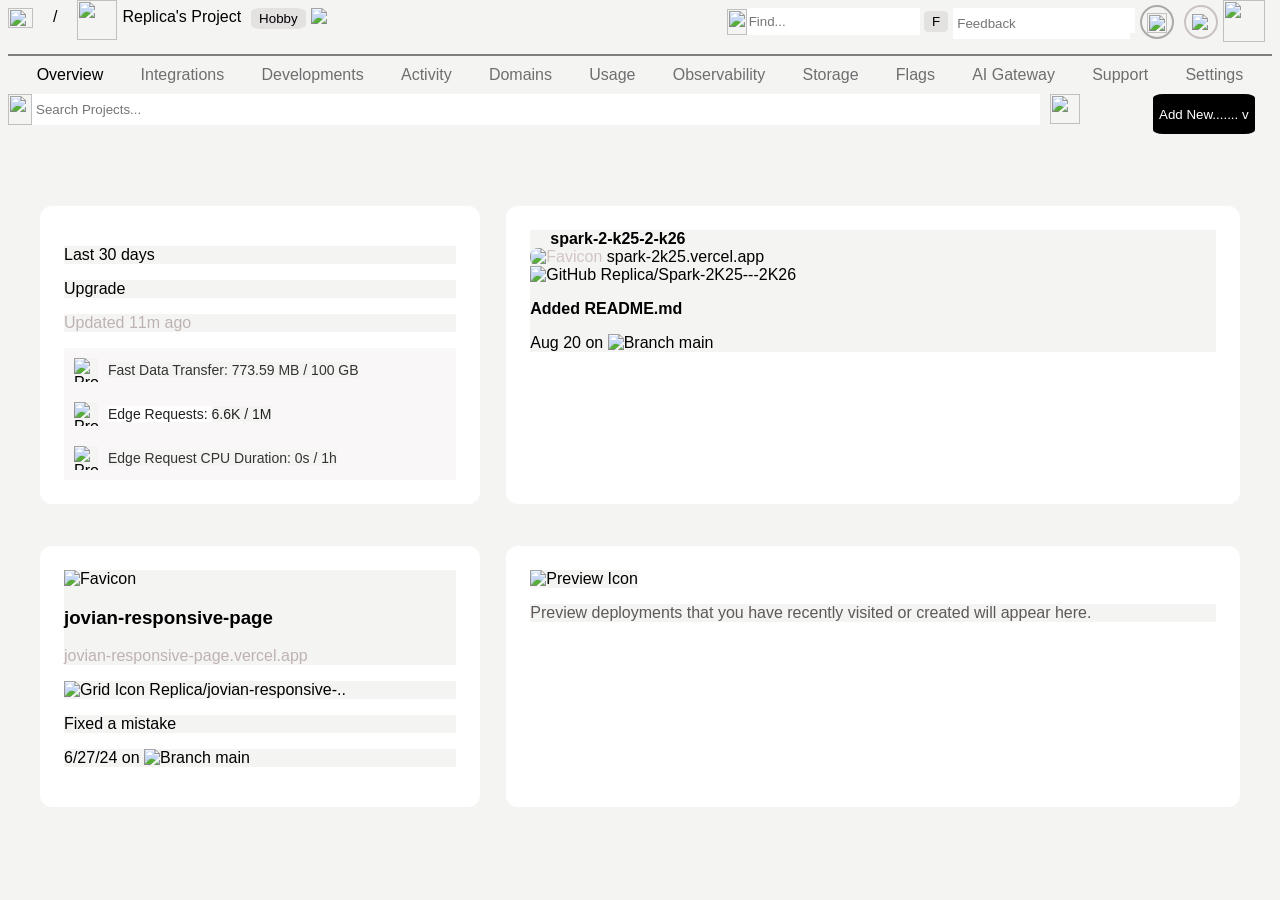
==== index.html @ c162f89b "readme for amazon home page clone" ====
<!DOCTYPE html>
<html lang="en">
<head>
    <meta charset="UTF-8">
    <meta name="viewport" content="width=device-width, initial-scale=1.0">
    <title>Replica's project</title>
    <link rel="stylesheet" href="style.css">
</head>
<header>
<div id="navbar" >
<div id="star">
    <img src="hii.svg" height="20px" width="25px">
</div>
<div id="slash">
    /
</div>
<div id="purplecircle">
    <img src="just make the dot bi.png" height="40px" width="40px">
</div>
<div id="heading">
    Replica's Project
</div>
<div >
<button id="hobby"> Hobby</button>
</div>
<div id="updownarrow">
    <img src="up-down-arrow.svg">
</div>
<div id="blank">

</div>
<div class="findfeedback">
    <img id="searchicon" src="searchicon.png" style="height: 26px; width: 20px; margin-top: 1px;" >
  </div>
  <div id="findfeedback">
    <input type="text" id="find" placeholder="Find...">
  <button id="F" >F</button>
  </div>

<div id="feedback">
    <input id="feedback" placeholder="Feedback">
</div>
<div id="bellicon">
  <img src="bell-icon.svg" style="height:20px; width:20px; margin-bottom:-1px; margin-right:1px;">
</div>
<div id="book">
    <img src="book.svg" style="margin-right : 2px ">
</div>
<div id="blue">
    <img src="just make the dot bi.png" height="42px" width="42px" style="margin-left:5px;">
</div>
</div>
<hr color="grey">
<div class="bellownavbar">
<div id="overview" style="color: black; font: 600;">
    Overview
</div>
<div id="integrations">
    Integrations
</div>
<div id="developments">
    Developments
</div>
<div id="acitivity">
Activity
</div>
<div id="domains">
    Domains
</div>
<div id="usage">
    Usage
</div>
<div id="observability">
    Observability
</div>
<div id="storage">
    Storage
</div>
<div id="flags">
    Flags
</div>
<div id="aigateway">
    AI Gateway
</div>
<div id="support">
    Support
</div>
<div id="settings">
    Settings
</div>
</div>
</header>
<body>

<div class="thirdline">
    <div id="2searchicon">
        <img id="searchicon" src="searchicon.png" style="height: 31px; width: 24px; margin-top: 0px;" >
    </div>
    <div >
        <input id="search" placeholder="Search Projects...">
    </div>
    <div id="filtericon">
        <img src="filtericon.png" style="height: 30px;width: 30px; margin-left: 10px; margin-right: 10px;">
    </div>
    <div class="gridmenu">
        <div id="grid">
            <img src="grid-icon.svg" style="height: 17px;width: 17px; margin-left: 7px; margin-right: 7px; margin-top: 8px;">
        </div>
        <div id="menu">
            <img src="hamburger.svg" style="height: 17px;width: 17px; margin-left: 5px; margin-right: 5px; margin-top: 7px;">
        </div>
    </div>
    <button style="background-color: black; color: white; border-radius: 10%;border: transparent; margin-left: 5px;height: 40px;"> Add New....... v </button>
    

</div>
<div id="blank" style="height: 40px;">


</div>
<div class="container">

  <section class="b1">
    <p>Last 30 days</p>
    <div>Upgrade</div>
    <p class="light_color">Updated 11m ago</p>

    <div class="usage-properties">
      <div class="imgg">
        <img class="progress_circle" src="Progress-circle.png" alt="Progress Circle">
        <p>Fast Data Transfer: <span class="light">773.59 MB / 100 GB</span></p>
      </div>
      <div class="imgg1">
        <img class="progress_circle" src="Progress-circle.png" alt="Progress Circle">
        <p>Edge Requests: <span class="light">6.6K / 1M</span></p>
      </div>
      <div class="imgg">
        <img class="progress_circle" src="Progress-circle.png" alt="Progress Circle">
        <p>Edge Request CPU Duration: <span class="light">0s / 1h</span></p>
      </div>
    </div>
  </section>

  <section class="b2">
    <div>
      <h3 class="spark">spark-2-k25-2-k26</h3>
      <div><img class="shine" src="favicon1.svg" alt="Favicon"> spark-2k25.vercel.app</div>
      <div class="hobby"><img class="girl" src="github.svg" alt="GitHub"> Replica/Spark-2K25---2K26</div>
      <p><b>Added README.md</b></p>
      <p>Aug 20 on <img class="girl" src="branch.png" alt="Branch"> main</p>
    </div>
  </section>

  <section class="b3">
    <div>
      <img class="favi" src="favicon2.png" alt="Favicon">
      <h3>jovian-responsive-page</h3>
      <p class="light_color">jovian-responsive-page.vercel.app</p>
    </div>
    <div class="hobby"><img class="girl" src="grid-icon.svg" alt="Grid Icon"> Replica/jovian-responsive-..</div>
    <p>Fixed a mistake</p>
    <p>6/27/24 on <img class="girl" src="branch.png" alt="Branch"> main</p>
  </section>

  <section class="b4">
    <img class="eye" src="favicon4.png" alt="Preview Icon" style="height: 50px;">
    <p style="color: rgb(94, 88, 88);">
      Preview deployments that you have recently visited or created will appear here.
    </p>
  </section>

</div>
</body>
</html>
---- style.css ----
*{
    font-family: 'Inter', -apple-system, BlinkMacSystemFont, 'Segoe UI', Roboto, Oxygen, Ubuntu, Cantarell, 'Open Sans', 'Helvetica Neue', sans-serif;
   background-color: rgb(244, 245, 243);
}
    #navbar {
display: flex;

}
.bellownavbar{
    display: flex;
    justify-content: space-around;
    color: rgb(111, 110, 110);
}
.thirdline{
    display: flex;
    text-decoration: underline;
    
}
#search{
    width: 1000px;
    height:25px;
    background-color: white;
    border-color: transparent;
}
#find{
    border: transparent;
}

#blank{
    width: 400px;
}
    
#star{
    margin-right: 20px;
}
#slash{
    margin-right: 20px;
}
#purplecircle{
    margin-right: 5px;
    margin-top: -8px;
}
#heading{
    margin-right: 10px;
}
#hobby{
    background-color: rgb(228, 225, 225);
    border-radius: 20%;
    border-color: transparent;
  margin-right: 5px;
    font-family: 'Segoe UI', Tahoma, Geneva, Verdana, sans-serif;
}

#F{
    background-color: rgb(228, 225, 225);
    border-radius: 20%;
    border-color: transparent;
  margin-right: 5px;
    font-family: 'Segoe UI', Tahoma, Geneva, Verdana, sans-serif;
}
.bellownavbar{
    margin : 10px;
}
#bellicon {
  border: 2px solid rgb(173, 169, 169);
  border-radius: 50%;
  width: 30px;
  height: 30px;
  display: flex;
  justify-content: center;
  align-items: center;
  margin-right: 10px;
  margin-top: -3px;
}



#book{
    border: 2px solid rgb(202, 194, 194);
  border-radius: 50%;
  width: 30px;
  height: 30px;
  display: flex;
  justify-content: center;
  align-items: center;
  margin-top: -3px;
}

#blue{
    margin-top: -8px;
}
#feedback{
    margin-right: 5px;
    background-color: white;
    border-color: transparent;
    height: 25px;
}
.gridmenu{
    display: flex;
}
#find{
    background-color: white;
    height : 25px;

}
.container {
  display: grid;
  grid-template-columns: 1.2fr 2fr;
  grid-template-rows: auto auto;
  gap: 26px;
  margin: 32px;
}

@media (max-width: 768px) {
  .container {
    grid-template-columns: 1fr;
  }
}

.section {
  display: flex;
  flex-direction: column;
  gap: 24px;
}

.b1 {
  grid-column: 1 / 2;
  grid-row: 1 / 2;
  background: #fff;
  border-radius: 12px;
  padding: 24px;
  min-height: 220px;
}

.b2 {
  grid-column: 2 / 3;
  grid-row: 1 / 2;
  background: #fff;
  border-radius: 12px;
  padding: 24px;
  min-height: 220px;
}

.b3 {
  grid-column: 1 / 2;
  grid-row: 2 / 3;
  background: #fff;
  border-radius: 12px;
  padding: 24px;
  min-height: 100px;
  margin-top: 16px;
}

.b4 {
  grid-column: 2 / 3;
  grid-row: 2 / 3;
  background: #fff;
  border-radius: 12px;
  padding: 24px;
  min-height: 140px;
  margin-top: 16px;
}

.progress_circle {
  display: inline-flex;
  justify-content: center;
  height: 20px;
}

.project-search input {
  width: 100%;
  max-width: 1000px;
  padding: 10px 14px;
  border: 1px solid #ddd;
  border-radius: 8px;
  font-size: 14px;
  outline: none;
  background: #fafafa;
  color: #333;
}

.spark {
  font-size: 16px;
  font-weight: 600;
  margin: 0;
  margin-left: 20px;
}

.girl {
  height: 13px;
}

.shine {
  width: 40px;
  height: 40px;
  color: #d2c5c5;
  border-radius: 8px;
}

.light_color {
  font-weight: 100;
  color: #beb2b2;
}

.imgg,
.imgg1 {
  display: flex;
  align-items: center;
  gap: 10px;
  background-color: #f9f7f7;
  padding: 10px;
}

.imgg img,
.imgg1 img {
  width: 24px;
  height: 24px;
}

.imgg p {
  margin: 0;
  font-size: 14px;
  color: #333;
}

.imgg1 p {
  margin: 0;
  font-size: 14px;
  color: #222;
  background-color: #fff;
}
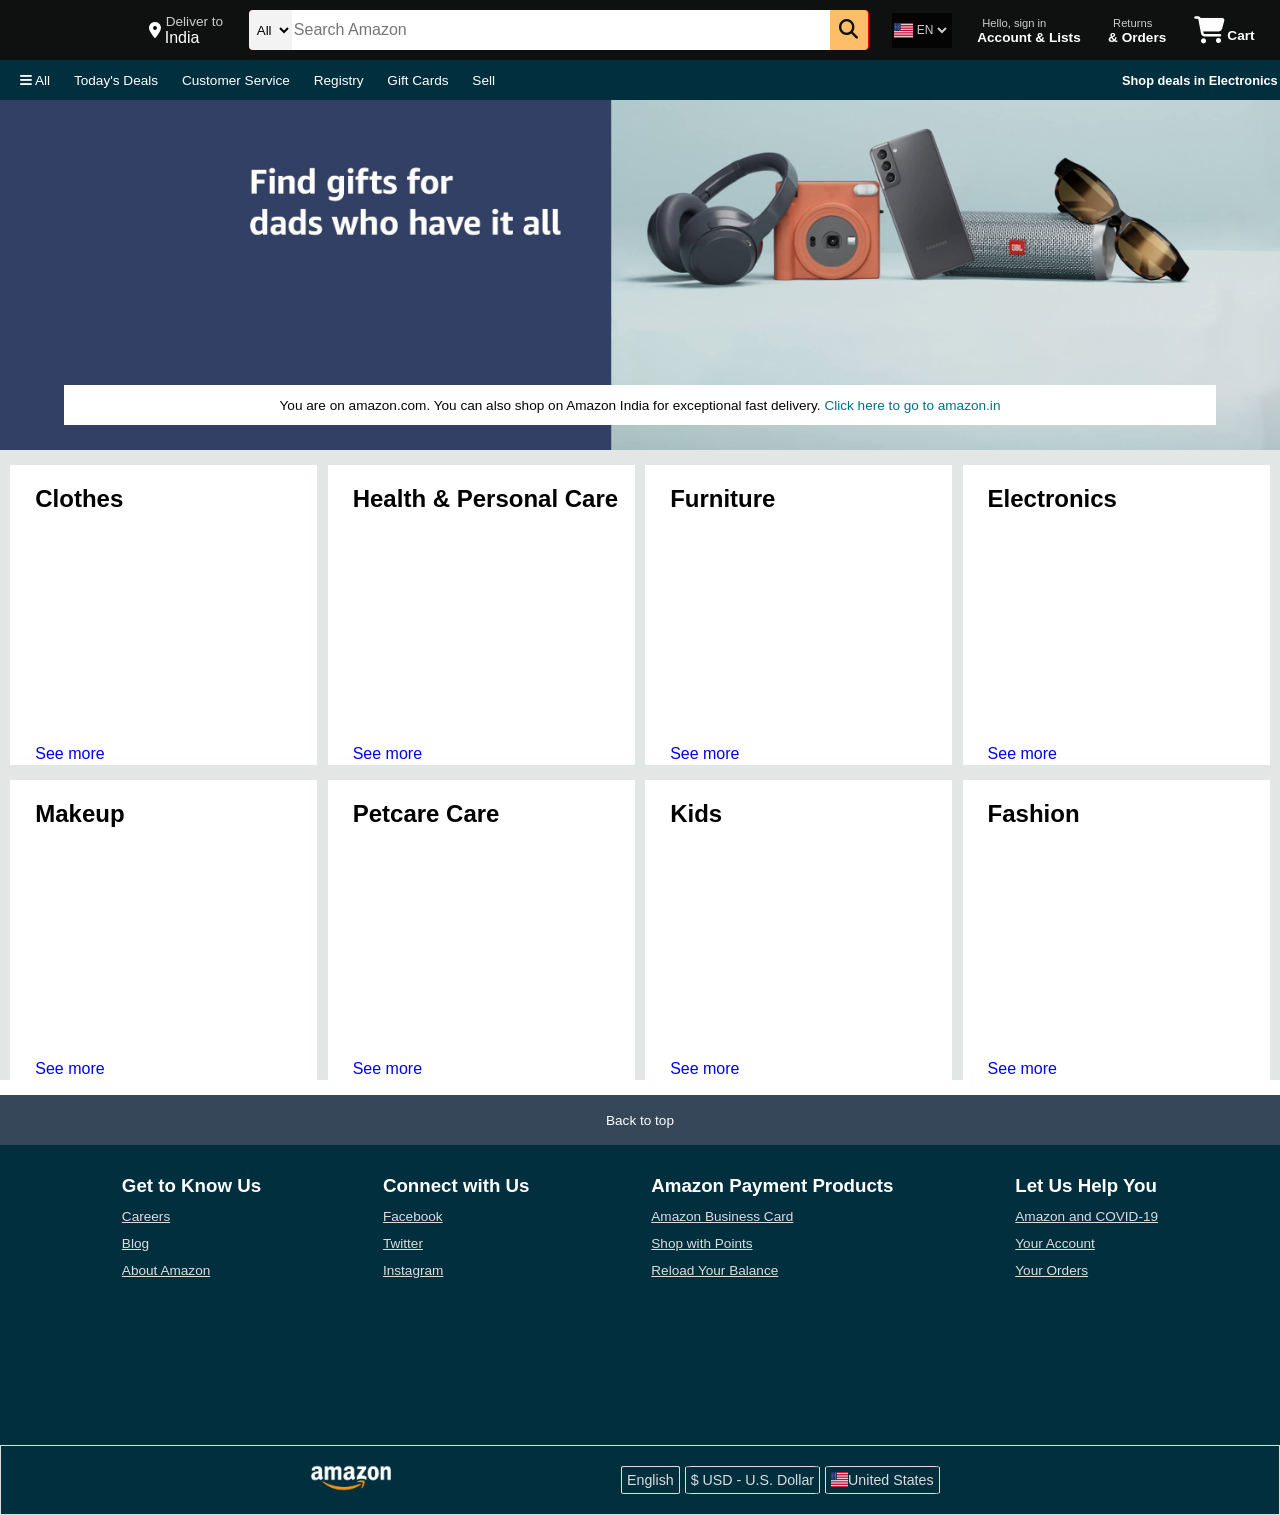
==== commit 9bc81c75: "adding files again" ====
--- a/index.html
+++ b/index.html
@@ -3,176 +3,187 @@
 <head>
     <meta charset="UTF-8">
     <meta name="viewport" content="width=device-width, initial-scale=1.0">
-    <title>Replica's project</title>
+    <title>Amazon Home Page Clone</title>
     <link rel="stylesheet" href="style.css">
+    <link rel="stylesheet" href="https://cdnjs.cloudflare.com/ajax/libs/font-awesome/6.4.0/css/all.min.css">
 </head>
-<header>
-<div id="navbar" >
-<div id="star">
-    <img src="hii.svg" height="20px" width="25px">
-</div>
-<div id="slash">
-    /
-</div>
-<div id="purplecircle">
-    <img src="just make the dot bi.png" height="40px" width="40px">
-</div>
-<div id="heading">
-    Replica's Project
-</div>
-<div >
-<button id="hobby"> Hobby</button>
-</div>
-<div id="updownarrow">
-    <img src="up-down-arrow.svg">
-</div>
-<div id="blank">
-
-</div>
-<div class="findfeedback">
-    <img id="searchicon" src="searchicon.png" style="height: 26px; width: 20px; margin-top: 1px;" >
-  </div>
-  <div id="findfeedback">
-    <input type="text" id="find" placeholder="Find...">
-  <button id="F" >F</button>
-  </div>
-
-<div id="feedback">
-    <input id="feedback" placeholder="Feedback">
-</div>
-<div id="bellicon">
-  <img src="bell-icon.svg" style="height:20px; width:20px; margin-bottom:-1px; margin-right:1px;">
-</div>
-<div id="book">
-    <img src="book.svg" style="margin-right : 2px ">
-</div>
-<div id="blue">
-    <img src="just make the dot bi.png" height="42px" width="42px" style="margin-left:5px;">
-</div>
-</div>
-<hr color="grey">
-<div class="bellownavbar">
-<div id="overview" style="color: black; font: 600;">
-    Overview
-</div>
-<div id="integrations">
-    Integrations
-</div>
-<div id="developments">
-    Developments
-</div>
-<div id="acitivity">
-Activity
-</div>
-<div id="domains">
-    Domains
-</div>
-<div id="usage">
-    Usage
-</div>
-<div id="observability">
-    Observability
-</div>
-<div id="storage">
-    Storage
-</div>
-<div id="flags">
-    Flags
-</div>
-<div id="aigateway">
-    AI Gateway
-</div>
-<div id="support">
-    Support
-</div>
-<div id="settings">
-    Settings
-</div>
-</div>
-</header>
 <body>
 
-<div class="thirdline">
-    <div id="2searchicon">
-        <img id="searchicon" src="searchicon.png" style="height: 31px; width: 24px; margin-top: 0px;" >
-    </div>
-    <div >
-        <input id="search" placeholder="Search Projects...">
-    </div>
-    <div id="filtericon">
-        <img src="filtericon.png" style="height: 30px;width: 30px; margin-left: 10px; margin-right: 10px;">
-    </div>
-    <div class="gridmenu">
-        <div id="grid">
-            <img src="grid-icon.svg" style="height: 17px;width: 17px; margin-left: 7px; margin-right: 7px; margin-top: 8px;">
+    <header class="navbar">
+        <div class="navlogo border">
+            <div class="logo"></div>
         </div>
-        <div id="menu">
-            <img src="hamburger.svg" style="height: 17px;width: 17px; margin-left: 5px; margin-right: 5px; margin-top: 7px;">
+
+        <div class="address_icon border">
+            <i class="fa-solid fa-location-dot"></i>
+            <div>
+                <p class="one">Deliver to</p>
+                <p class="two">India</p>
+            </div>
         </div>
-    </div>
-    <button style="background-color: black; color: white; border-radius: 10%;border: transparent; margin-left: 5px;height: 40px;"> Add New....... v </button>
-    
 
-</div>
-<div id="blank" style="height: 40px;">
+        <div class="nav_select">
+            <select class="All">
+                <option>All</option>
+            </select>
+            <input type="text" placeholder="Search Amazon" class="search">
+            <div class="search_icon">
+                <i class="fa-solid fa-magnifying-glass"></i>
+            </div>
+        </div>
 
+        <div class="four border">
+            <div class="flag"></div>
+            <select class="EN">
+                <option value="en">EN</option>
+            </select>
+        </div>
 
-</div>
-<div class="container">
+        <div class="border">
+            <p class="one"><span>Hello, sign in</span></p>
+            <p class="second-line">Account & Lists</p>
+        </div>
 
-  <section class="b1">
-    <p>Last 30 days</p>
-    <div>Upgrade</div>
-    <p class="light_color">Updated 11m ago</p>
+        <div class="border">
+            <p class="one"><span>Returns</span></p>
+            <p class="second-line">& Orders</p>
+        </div>
 
-    <div class="usage-properties">
-      <div class="imgg">
-        <img class="progress_circle" src="Progress-circle.png" alt="Progress Circle">
-        <p>Fast Data Transfer: <span class="light">773.59 MB / 100 GB</span></p>
-      </div>
-      <div class="imgg1">
-        <img class="progress_circle" src="Progress-circle.png" alt="Progress Circle">
-        <p>Edge Requests: <span class="light">6.6K / 1M</span></p>
-      </div>
-      <div class="imgg">
-        <img class="progress_circle" src="Progress-circle.png" alt="Progress Circle">
-        <p>Edge Request CPU Duration: <span class="light">0s / 1h</span></p>
-      </div>
-    </div>
-  </section>
+        <div class="seven border">
+            <i class="fa-solid fa-cart-shopping"></i>
+            Cart
+        </div>
+    </header>
 
-  <section class="b2">
-    <div>
-      <h3 class="spark">spark-2-k25-2-k26</h3>
-      <div><img class="shine" src="favicon1.svg" alt="Favicon"> spark-2k25.vercel.app</div>
-      <div class="hobby"><img class="girl" src="github.svg" alt="GitHub"> Replica/Spark-2K25---2K26</div>
-      <p><b>Added README.md</b></p>
-      <p>Aug 20 on <img class="girl" src="branch.png" alt="Branch"> main</p>
-    </div>
-  </section>
+    <nav class="panel">
+        <div class="paneloptions">
+            <p><i class="fa-solid fa-bars"></i> All</p>
+            <p>Today's Deals</p>
+            <p>Customer Service</p>
+            <p>Registry</p>
+            <p>Gift Cards</p>
+            <p>Sell</p>
+        </div>
+        <div class="paneldeals">
+            Shop deals in Electronics
+        </div>
+    </nav>
 
-  <section class="b3">
-    <div>
-      <img class="favi" src="favicon2.png" alt="Favicon">
-      <h3>jovian-responsive-page</h3>
-      <p class="light_color">jovian-responsive-page.vercel.app</p>
-    </div>
-    <div class="hobby"><img class="girl" src="grid-icon.svg" alt="Grid Icon"> Replica/jovian-responsive-..</div>
-    <p>Fixed a mistake</p>
-    <p>6/27/24 on <img class="girl" src="branch.png" alt="Branch"> main</p>
-  </section>
+    <section class="hero">
+        <div class="heromsg">
+            <p>You are on amazon.com. You can also shop on Amazon India for exceptional fast delivery. <a id="click" href="#">Click here to go to amazon.in</a></p>
+        </div>
+    </section>
 
-  <section class="b4">
-    <img class="eye" src="favicon4.png" alt="Preview Icon" style="height: 50px;">
-    <p style="color: rgb(94, 88, 88);">
-      Preview deployments that you have recently visited or created will appear here.
-    </p>
-  </section>
+    <main class="shopsection">
+        <div class="box">
+            <div class="boxcontent">
+                <h2>Clothes</h2>
+                <div class="imgone" style="background-image: url('box1_image .jpg');"></div>
+                <a id="click" href="#">See more</a>
+            </div>
+        </div>
 
-</div>
+        <div class="box">
+            <div class="boxcontent">
+                <h2>Health & Personal Care</h2>
+                <div class="imgone" style="background-image: url('box2_image .jpg');"></div>
+                <a id="click" href="#">See more</a>
+            </div>
+        </div>
+
+        <div class="box">
+            <div class="boxcontent">
+                <h2>Furniture</h2>
+                <div class="imgone" style="background-image: url('box3_image .jpg');"></div>
+                <a id="click" href="#">See more</a>
+            </div>
+        </div>
+
+        <div class="box">
+            <div class="boxcontent">
+                <h2>Electronics</h2>
+                <div class="imgone" style="background-image: url('box4_image .jpg');"></div>
+                <a id="click" href="#">See more</a>
+            </div>
+        </div>
+         <div class="box">
+            <div class="boxcontent">
+                <h2>Makeup</h2>
+                <div class="imgone" style="background-image: url('box5_image .jpg');"></div>
+                <a id="click" href="#">See more</a>
+            </div>
+        </div>
+
+        <div class="box">
+            <div class="boxcontent">
+                <h2>Petcare Care</h2>
+                <div class="imgone" style="background-image: url('box6_image .jpg');"></div>
+                <a id="click" href="#">See more</a>
+            </div>
+        </div>
+
+        <div class="box">
+            <div class="boxcontent">
+                <h2>Kids</h2>
+                <div class="imgone" style="background-image: url('box7_image .jpg');"></div>
+                <a id="click" href="#">See more</a>
+            </div>
+        </div>
+
+        <div class="box">
+            <div class="boxcontent">
+                <h2>Fashion</h2>
+                <div class="imgone" style="background-image: url('box8_image .jpg');"></div>
+                <a id="click" href="#">See more</a>
+            </div>
+        </div>
+    </main>
+
+    <footer>
+        <div class="footpanel1">
+            Back to top
+        </div>
+
+        <div class="footpanel2">
+            <div>
+                <h3>Get to Know Us</h3>
+                <a href="#">Careers</a>
+                <a href="#">Blog</a>
+                <a href="#">About Amazon</a>
+            </div>
+            <div>
+                <h3>Connect with Us</h3>
+                <a href="#">Facebook</a>
+                <a href="#">Twitter</a>
+                <a href="#">Instagram</a>
+            </div>
+            <div>
+                <h3>Amazon Payment Products</h3>
+                <a href="#">Amazon Business Card</a>
+                <a href="#">Shop with Points</a>
+                <a href="#">Reload Your Balance</a>
+            </div>
+            <div>
+                <h3>Let Us Help You</h3>
+                <a href="#">Amazon and COVID-19</a>
+                <a href="#">Your Account</a>
+                <a href="#">Your Orders</a>
+            </div>
+        </div>
+
+        <div class="footpanel3">
+            <div class="logo2"></div>
+            <div class="three3">
+                <div class="eng">English</div>
+                <div class="dollar">$ USD - U.S. Dollar</div>
+                <div class="un">
+                    <div class="image"></div>
+                    United States
+                </div>
+            </div>
+        </div>
+    </footer>
+
 </body>
-</html>
-
-
-
-  
+</html>
--- a/style.css
+++ b/style.css
@@ -1,231 +1,310 @@
-*{
-    font-family: 'Inter', -apple-system, BlinkMacSystemFont, 'Segoe UI', Roboto, Oxygen, Ubuntu, Cantarell, 'Open Sans', 'Helvetica Neue', sans-serif;
-   background-color: rgb(244, 245, 243);
-}
-    #navbar {
-display: flex;
-
-}
-.bellownavbar{
-    display: flex;
-    justify-content: space-around;
-    color: rgb(111, 110, 110);
-}
-.thirdline{
-    display: flex;
+* {
+    margin: 0;
+    font-family: Arial, sans-serif;
+    box-sizing: border-box;
+}
+
+.navbar {
+    height: 60px;
+    background-color: #0f1111;
+    color: white;
+    display: flex;
+    align-items: center;
+    justify-content: space-evenly;
+}
+
+.navlogo {
+    height: 50px;
+    width: 100px;
+}
+
+.logo {
+    background-image: url("amazon_logo .png");
+    height: 60px;
+    width: 100px;
+    background-size: contain;
+}
+
+.border {
+    border: 2px solid transparent;
+}
+
+.border:hover {
+    border: 1.5px solid white;
+}
+
+.one {
+    color: #CCCCCC;
+    font-size: 0.85rem;
+    margin-left: 5px;
+}
+
+.two {
+    color: #FFFFFF;
+    font-size: 1rem;
+    margin-left: 4px;
+}
+
+span {
+    font-size: 0.7rem;
+}
+
+.second-line {
+    font-size: 0.85rem;
+    font-weight: 700;
+}
+
+.address_icon {
+    display: flex;
+    align-items: center;
+}
+
+.nav_select {
+    display: flex;
+    width: 620px;
+    height: 40px;
+    border-radius: 4px;
+    background-color: red;
+    justify-content: space-evenly;
+}
+
+.nav_select:hover {
+    border: 2px solid orange;
+}
+
+.All {
+    background-color: #f3f3f3;
+    text-align: center;
+    border-top-left-radius: 4px;
+    border-bottom-left-radius: 4px;
+    width: 50px;
+    border: none;
+}
+
+.search {
+    width: 100%;
+    font-size: 1rem;
+    border: none;
+}
+
+.search_icon {
+    width: 45px;
+    display: flex;
+    justify-content: center;
+    align-items: center;
+    font-size: 1.2rem;
+    background-color: #febd68;
+    border-top-right-radius: 4px;
+    border-bottom-right-radius: 4px;
+    color: #0F1111;
+    border: none;
+}
+
+.four {
+    display: flex;
+    align-items: center;
+    width: 60px;
+    height: 35px;
+    background-color: #040404;
+}
+
+.flag {
+    background-image: url("flag.png");
+    width: 20px;
+    height: 15px;
+    background-size: cover;
+    background-repeat: no-repeat;
+    background-position: center;
+}
+
+.EN {
+    background-color: #040404;
+    color: #CCCCCC;
+    border: none;
+    font-size: 0.75rem;
+    width: auto;
+    justify-content: center;
+}
+
+.seven {
+    font-size: 0.85rem;
+    font-weight: 700;
+}
+
+.seven i {
+    font-size: 27px;
+}
+
+.panel {
+    height: 40px;
+    background-color: #022f3d;
+    display: flex;
+    align-items: center;
+    color: #FFFFFF;
+    padding-left: 20px;
+}
+
+.paneloptions {
+    width: 70%;
+    font-size: 0.85rem;
+    
+}
+
+.paneloptions p {
+    display: inline;
+    padding-right: 20px;
+}
+
+.paneldeals {
+    font-size: 0.8rem;
+    font-weight: 600;
+    margin-left: 220px;
+}
+
+.hero {
+    background-image: url("hero_image.jpg");
+    background-size: cover;
+    height: 350px;
+    display: flex;
+    align-items: flex-end;
+    justify-content: center;
+}
+
+.heromsg {
+    background-color: #FFFFFF;
+    color: #040404;
+    height: 40px;
+    font-size: 0.85rem;
+    display: flex;
+    align-items: center;
+    justify-content: center;
+    margin-bottom: 25px;
+    width: 90%;
+}
+
+.heromsg a {
+    color: #007185;
+}
+
+.shopsection {
+    display: flex;
+    justify-content: space-evenly;
+    background-color: #e2e7e6;
+    flex-wrap: wrap;
+}
+
+.box {
+    height: 300px;
+    width: 24%;
+    background-color: #FFFFFF;
+    padding: 20px 0px 15px;
+    margin-top: 15px;
+}
+
+.boxcontent {
+    margin-right: 10px;
+    margin-left: 25px;
+}
+
+.imgone {
+    height: 200px;
+    background-size: contain;
+    background-repeat: no-repeat;
+    margin-top: 1rem;
+    margin-bottom: 1rem;
+}
+
+footer {
+    margin-top: 15px;
+}
+
+.footpanel1 {
+    background-color: #37475a;
+    color: white;
+    height: 50px;
+    display: flex;
+    justify-content: center;
+    align-items: center;
+    font-size: 0.85rem;
+}
+
+.footpanel2 {
+    background-color: #022f3d;
+    color: white;
+    height: 300px;
+    display: flex;
+    justify-content: space-evenly;
+    padding-top: 30px;
+}
+
+.footpanel2 a {
+    padding-top: 12px;
+    display: block;
+    font-size: 0.85rem;
+    color: #dddddd;
+}
+
+.footpanel3 {
+    background-color: #022f3d;
+    border: 0.5px solid #dddddd;
+    height: 70px;
+    display: flex;
+    align-items: center;
+}
+
+.logo2 {
+    background-image: url("amazon_logo.png");
+    height: 60px;
+    width: 100px;
+    background-size: contain;
+    margin-left: 300px;
+}
+
+.three3 {
+    display: flex;
+    color: #dddddd;
+    margin-left: 220px;
+    align-items: center;
+}
+
+.eng {
+    border: 0.5px solid #dddddd;
+    border-radius: 5%;
+    padding: 5px;
+    font-size: 0.89rem;
+}
+
+.dollar {
+    border: 0.5px solid #dddddd;
+    border-radius: 5%;
+    padding: 5px;
+    margin-left: 5px;
+    font-size: 0.89rem;
+}
+
+.un {
+    border: 0.5px solid #dddddd;
+    border-radius: 5%;
+    padding: 5px;
+    margin-left: 5px;
+    display: flex;
+    font-size: 0.89rem;
+}
+
+.image {
+    background-image: url("flag.png");
+    width: 17px;
+    height: 15px;
+    background-size: cover;
+    background-repeat: no-repeat;
+    background-position: center;
+}
+
+#click {
+    text-decoration: none;
+}
+
+#click:hover {
     text-decoration: underline;
-    
-}
-#search{
-    width: 1000px;
-    height:25px;
-    background-color: white;
-    border-color: transparent;
-}
-#find{
-    border: transparent;
-}
-
-#blank{
-    width: 400px;
-}
-    
-#star{
-    margin-right: 20px;
-}
-#slash{
-    margin-right: 20px;
-}
-#purplecircle{
-    margin-right: 5px;
-    margin-top: -8px;
-}
-#heading{
-    margin-right: 10px;
-}
-#hobby{
-    background-color: rgb(228, 225, 225);
-    border-radius: 20%;
-    border-color: transparent;
-  margin-right: 5px;
-    font-family: 'Segoe UI', Tahoma, Geneva, Verdana, sans-serif;
-}
-
-#F{
-    background-color: rgb(228, 225, 225);
-    border-radius: 20%;
-    border-color: transparent;
-  margin-right: 5px;
-    font-family: 'Segoe UI', Tahoma, Geneva, Verdana, sans-serif;
-}
-.bellownavbar{
-    margin : 10px;
-}
-#bellicon {
-  border: 2px solid rgb(173, 169, 169);
-  border-radius: 50%;
-  width: 30px;
-  height: 30px;
-  display: flex;
-  justify-content: center;
-  align-items: center;
-  margin-right: 10px;
-  margin-top: -3px;
-}
-
-
-
-#book{
-    border: 2px solid rgb(202, 194, 194);
-  border-radius: 50%;
-  width: 30px;
-  height: 30px;
-  display: flex;
-  justify-content: center;
-  align-items: center;
-  margin-top: -3px;
-}
-
-#blue{
-    margin-top: -8px;
-}
-#feedback{
-    margin-right: 5px;
-    background-color: white;
-    border-color: transparent;
-    height: 25px;
-}
-.gridmenu{
-    display: flex;
-}
-#find{
-    background-color: white;
-    height : 25px;
-
-}
-.container {
-  display: grid;
-  grid-template-columns: 1.2fr 2fr;
-  grid-template-rows: auto auto;
-  gap: 26px;
-  margin: 32px;
-}
-
-@media (max-width: 768px) {
-  .container {
-    grid-template-columns: 1fr;
-  }
-}
-
-.section {
-  display: flex;
-  flex-direction: column;
-  gap: 24px;
-}
-
-.b1 {
-  grid-column: 1 / 2;
-  grid-row: 1 / 2;
-  background: #fff;
-  border-radius: 12px;
-  padding: 24px;
-  min-height: 220px;
-}
-
-.b2 {
-  grid-column: 2 / 3;
-  grid-row: 1 / 2;
-  background: #fff;
-  border-radius: 12px;
-  padding: 24px;
-  min-height: 220px;
-}
-
-.b3 {
-  grid-column: 1 / 2;
-  grid-row: 2 / 3;
-  background: #fff;
-  border-radius: 12px;
-  padding: 24px;
-  min-height: 100px;
-  margin-top: 16px;
-}
-
-.b4 {
-  grid-column: 2 / 3;
-  grid-row: 2 / 3;
-  background: #fff;
-  border-radius: 12px;
-  padding: 24px;
-  min-height: 140px;
-  margin-top: 16px;
-}
-
-.progress_circle {
-  display: inline-flex;
-  justify-content: center;
-  height: 20px;
-}
-
-.project-search input {
-  width: 100%;
-  max-width: 1000px;
-  padding: 10px 14px;
-  border: 1px solid #ddd;
-  border-radius: 8px;
-  font-size: 14px;
-  outline: none;
-  background: #fafafa;
-  color: #333;
-}
-
-.spark {
-  font-size: 16px;
-  font-weight: 600;
-  margin: 0;
-  margin-left: 20px;
-}
-
-.girl {
-  height: 13px;
-}
-
-.shine {
-  width: 40px;
-  height: 40px;
-  color: #d2c5c5;
-  border-radius: 8px;
-}
-
-.light_color {
-  font-weight: 100;
-  color: #beb2b2;
-}
-
-.imgg,
-.imgg1 {
-  display: flex;
-  align-items: center;
-  gap: 10px;
-  background-color: #f9f7f7;
-  padding: 10px;
-}
-
-.imgg img,
-.imgg1 img {
-  width: 24px;
-  height: 24px;
-}
-
-.imgg p {
-  margin: 0;
-  font-size: 14px;
-  color: #333;
-}
-
-.imgg1 p {
-  margin: 0;
-  font-size: 14px;
-  color: #222;
-  background-color: #fff;
+    cursor: pointer;
 }
